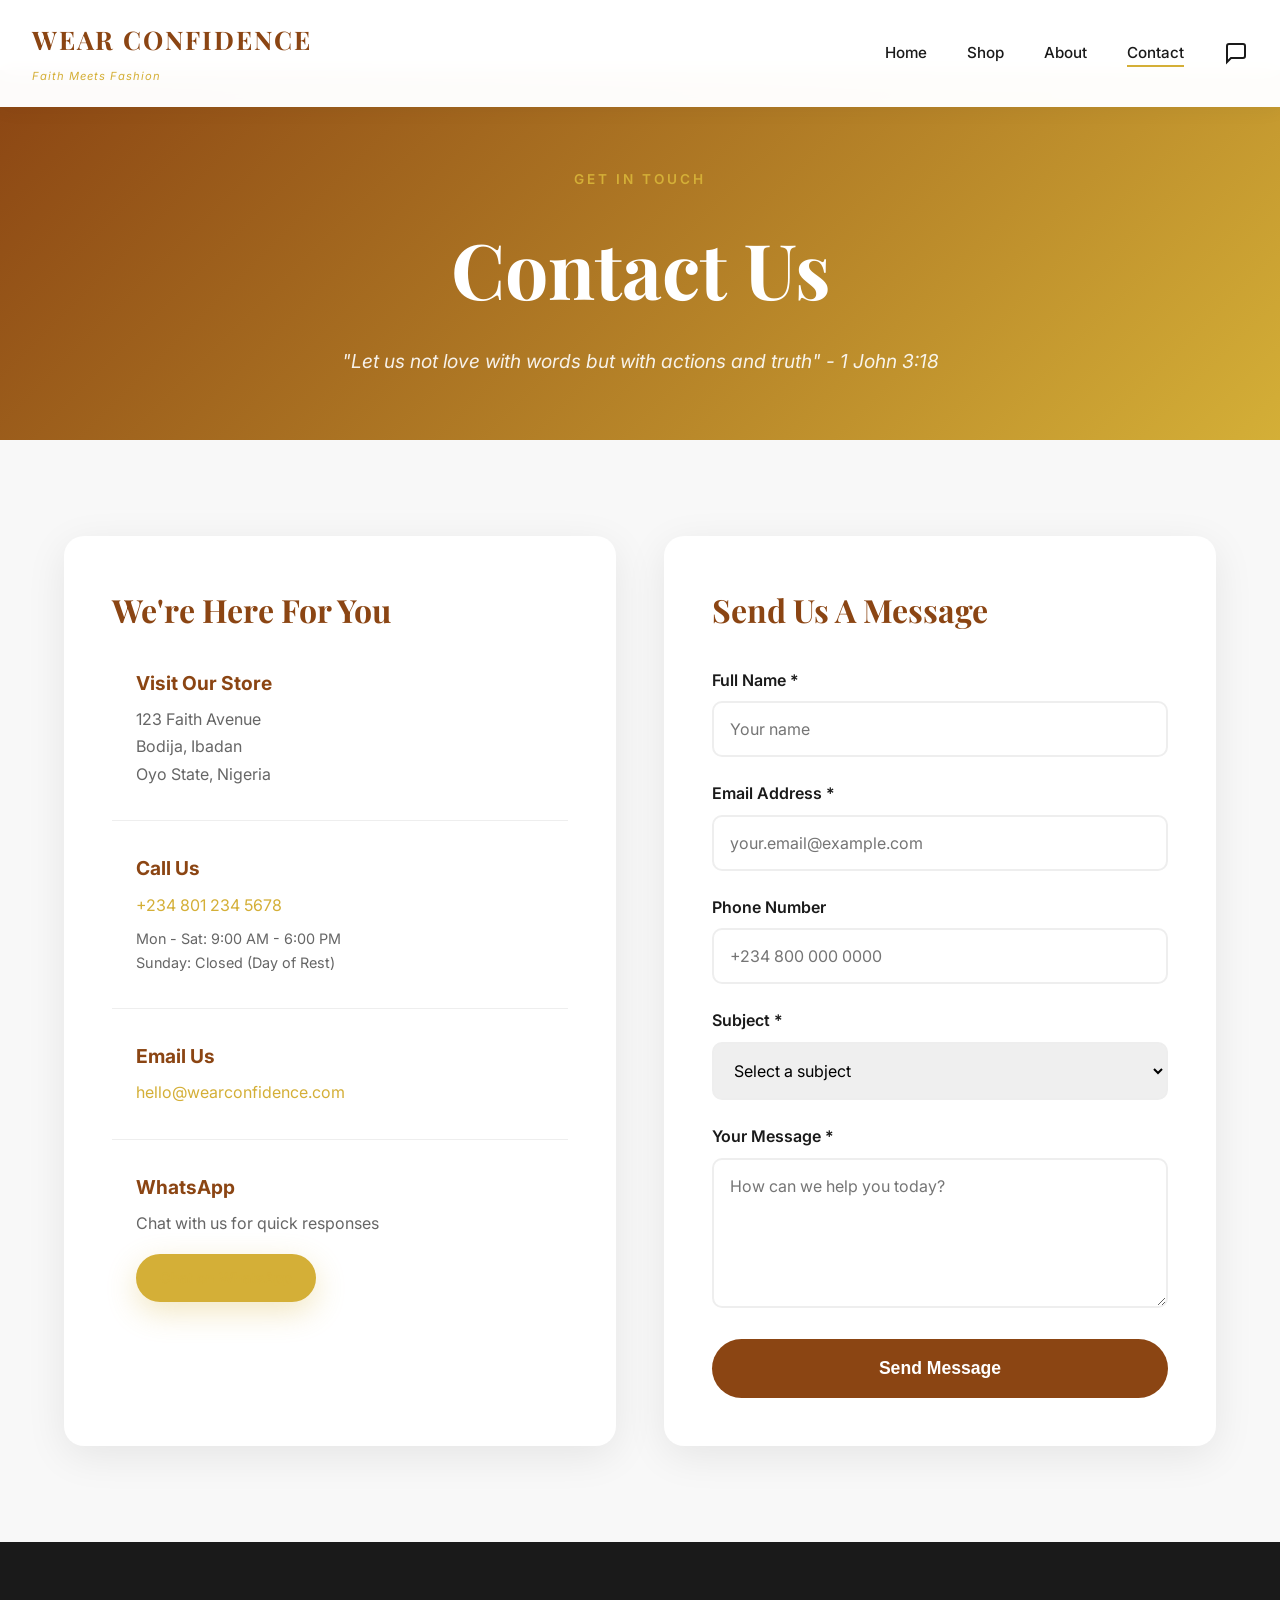
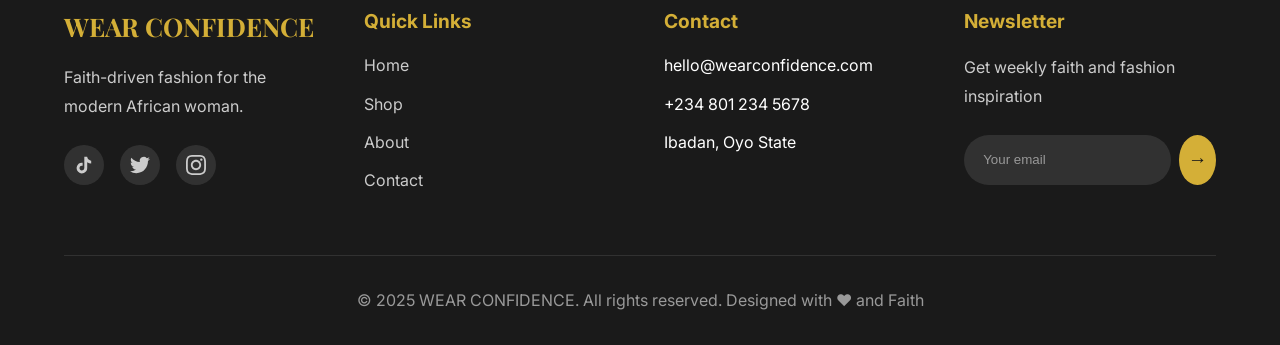
==== contact.html @ ca0e9a59 "Add files via upload" ====
<!DOCTYPE html>
<html lang="en">
<head>
    <meta charset="UTF-8">
    <meta name="viewport" content="width=device-width, initial-scale=1.0">
    <meta name="description" content="Contact WEAR CONFIDENCE - Get in touch with us">
    <title>Contact | WEAR CONFIDENCE</title>
    <link rel="stylesheet" href="style2.css">
</head>
<body>
    <!-- Navigation -->
    <nav class="navbar">
        <div class="nav-container">
            <div class="logo">
                <h1>WEAR CONFIDENCE</h1>
                <span>Faith Meets Fashion</span>
            </div>
            
            <input type="checkbox" id="nav-toggle">
            <label for="nav-toggle" class="nav-toggle-label">
                <span></span>
                <span></span>
                <span></span>
            </label>
            
            <ul class="nav-links">
                <li><a href="index.html">Home</a></li>
                <li><a href="shop.html">Shop</a></li>
                <li><a href="index.html#about">About</a></li>
                <li><a href="contact.html" class="active">Contact</a></li>
                <li><a href="https://wa.me/2348012345678" target="_blank" class="cart-btn">
                    <svg width="24" height="24" viewBox="0 0 24 24" fill="none" stroke="currentColor" stroke-width="2">
                        <path d="M21 15a2 2 0 0 1-2 2H7l-4 4V5a2 2 0 0 1 2-2h14a2 2 0 0 1 2 2z"></path>
                    </svg>
                </a></li>
            </ul>
        </div>
    </nav>

    <!-- Contact Hero -->
    <section class="contact-hero">
        <div class="container">
            <span class="section-tag">Get In Touch</span>
            <h1 class="page-title">Contact Us</h1>
            <p class="page-subtitle">"Let us not love with words but with actions and truth" - 1 John 3:18</p>
        </div>
    </section>

    <!-- Contact Section -->
    <section class="contact-section">
        <div class="container">
            <div class="contact-grid">
                <!-- Contact Information -->
                <div class="contact-info-box">
                    <h2 style="font-family: var(--font-heading); font-size: 2rem; color: var(--primary); margin-bottom: 2rem;">We're Here For You</h2>
                    
                    <div class="contact-item">
                        <div class="contact-icon"></div>
                        <div class="contact-details">
                            <h4>Visit Our Store</h4>
                            <p>123 Faith Avenue<br>
                            Bodija, Ibadan<br>
                            Oyo State, Nigeria</p>
                        </div>
                    </div>

                    <div class="contact-item">
                        <div class="contact-icon"></div>
                        <div class="contact-details">
                            <h4>Call Us</h4>
                            <p><a href="tel:+2348012345678">+234 801 234 5678</a></p>
                            <p style="margin-top: 0.5rem; font-size: 0.9rem;">
                                Mon - Sat: 9:00 AM - 6:00 PM<br>
                                Sunday: Closed (Day of Rest)
                            </p>
                        </div>
                    </div>

                    <div class="contact-item">
                        <div class="contact-icon"></div>
                        <div class="contact-details">
                            <h4>Email Us</h4>
                            <p><a href="mailto:hello@wearconfidence.com">hello@wearconfidence.com</a></p>
                        </div>
                    </div>

                    <div class="contact-item">
                        <div class="contact-icon"></div>
                        <div class="contact-details">
                            <h4>WhatsApp</h4>
                            <p>Chat with us for quick responses</p>
                            <a href="https://wa.me/2348012345678?text=Hello,%20I%20have%20a%20question%20about%20WEAR%20CONFIDENCE" target="_blank" class="btn btn-primary" style="display: inline-block; margin-top: 1rem; padding: 0.8rem 1.5rem; font-size: 0.9rem;">Chat on WhatsApp</a>
                        </div>
                    </div>
                </div>

                <!-- Contact Form -->
                <div class="contact-form-box">
                    <h2>Send Us A Message</h2>
                    <form action="https://formspree.io/f/YOUR_FORM_ID" method="POST">
                        <div class="form-group">
                            <label for="name">Full Name *</label>
                            <input type="text" id="name" name="name" required placeholder="Your name">
                        </div>

                        <div class="form-group">
                            <label for="email">Email Address *</label>
                            <input type="email" id="email" name="email" required placeholder="your.email@example.com">
                        </div>

                        <div class="form-group">
                            <label for="phone">Phone Number</label>
                            <input type="tel" id="phone" name="phone" placeholder="+234 800 000 0000">
                        </div>

                        <div class="form-group">
                            <label for="subject">Subject *</label>
                            <select id="subject" name="subject" required>
                                <option value="">Select a subject</option>
                                <option value="general">General Inquiry</option>
                                <option value="order">Order Question</option>
                                <option value="sizing">Sizing Help</option>
                                <option value="custom">Custom Order</option>
                                <option value="feedback">Feedback</option>
                                <option value="other">Other</option>
                            </select>
                        </div>

                        <div class="form-group">
                            <label for="message">Your Message *</label>
                            <textarea id="message" name="message" required placeholder="How can we help you today?"></textarea>
                        </div>

                        <button type="submit" class="submit-btn">Send Message</button>
                    </form>
                </div>
            </div>
        </div>
    </section>

    <!-- Footer -->
    <footer class="footer">
        <div class="container">
            <div class="footer-grid">
                <div class="footer-col">
                    <h3>WEAR CONFIDENCE</h3>
                    <p>Faith-driven fashion for the modern African woman.</p>
                    <div class="social-links">
                        <a href="https://www.tiktok.com/@wearconfidence" target="_blank" title="TikTok">
                            <svg width="20" height="20" viewBox="0 0 24 24" fill="currentColor">
                                <path d="M19.59 6.69a4.83 4.83 0 0 1-3.77-4.25V2h-3.45v13.67a2.89 2.89 0 0 1-5.2 1.74 2.89 2.89 0 0 1 2.31-4.64 2.93 2.93 0 0 1 .88.13V9.4a6.84 6.84 0 0 0-1-.05A6.33 6.33 0 0 0 5 20.1a6.34 6.34 0 0 0 10.86-4.43v-7a8.16 8.16 0 0 0 4.77 1.52v-3.4a4.85 4.85 0 0 1-1-.1z"/>
                            </svg>
                        </a>
                        <a href="https://twitter.com/wearconfidence" target="_blank" title="Twitter">
                            <svg width="20" height="20" viewBox="0 0 24 24" fill="currentColor">
                                <path d="M23.953 4.57a10 10 0 01-2.825.775 4.958 4.958 0 002.163-2.723c-.951.555-2.005.959-3.127 1.184a4.92 4.92 0 00-8.384 4.482C7.69 8.095 4.067 6.13 1.64 3.162a4.822 4.822 0 00-.666 2.475c0 1.71.87 3.213 2.188 4.096a4.904 4.904 0 01-2.228-.616v.06a4.923 4.923 0 003.946 4.827 4.996 4.996 0 01-2.212.085 4.936 4.936 0 004.604 3.417 9.867 9.867 0 01-6.102 2.105c-.39 0-.779-.023-1.17-.067a13.995 13.995 0 007.557 2.209c9.053 0 13.998-7.496 13.998-13.985 0-.21 0-.42-.015-.63A9.935 9.935 0 0024 4.59z"/>
                            </svg>
                        </a>
                        <a href="https://instagram.com/wearconfidence" target="_blank" title="Instagram">
                            <svg width="20" height="20" viewBox="0 0 24 24" fill="currentColor">
                                <path d="M12 2.163c3.204 0 3.584.012 4.85.07 3.252.148 4.771 1.691 4.919 4.919.058 1.265.069 1.645.069 4.849 0 3.205-.012 3.584-.069 4.849-.149 3.225-1.664 4.771-4.919 4.919-1.266.058-1.644.07-4.85.07-3.204 0-3.584-.012-4.849-.07-3.26-.149-4.771-1.699-4.919-4.92-.058-1.265-.07-1.644-.07-4.849 0-3.204.013-3.583.07-4.849.149-3.227 1.664-4.771 4.919-4.919 1.266-.057 1.645-.069 4.849-.069zm0-2.163c-3.259 0-3.667.014-4.947.072-4.358.2-6.78 2.618-6.98 6.98-.059 1.281-.073 1.689-.073 4.948 0 3.259.014 3.668.072 4.948.2 4.358 2.618 6.78 6.98 6.98 1.281.058 1.689.072 4.948.072 3.259 0 3.668-.014 4.948-.072 4.354-.2 6.782-2.618 6.979-6.98.059-1.28.073-1.689.073-4.948 0-3.259-.014-3.667-.072-4.947-.196-4.354-2.617-6.78-6.979-6.98-1.281-.059-1.69-.073-4.949-.073zm0 5.838c-3.403 0-6.162 2.759-6.162 6.162s2.759 6.163 6.162 6.163 6.162-2.759 6.162-6.163c0-3.403-2.759-6.162-6.162-6.162zm0 10.162c-2.209 0-4-1.79-4-4 0-2.209 1.791-4 4-4s4 1.791 4 4c0 2.21-1.791 4-4 4zm6.406-11.845c-.796 0-1.441.645-1.441 1.44s.645 1.44 1.441 1.44c.795 0 1.439-.645 1.439-1.44s-.644-1.44-1.439-1.44z"/>
                            </svg>
                        </a>
                    </div>
                </div>

                <div class="footer-col">
                    <h4>Quick Links</h4>
                    <ul>
                        <li><a href="index.html">Home</a></li>
                        <li><a href="shop.html">Shop</a></li>
                        <li><a href="index.html#about">About</a></li>
                        <li><a href="contact.html">Contact</a></li>
                    </ul>
                </div>

                <div class="footer-col">
                    <h4>Contact</h4>
                    <ul>
                        <li>hello@wearconfidence.com</li>
                        <li>+234 801 234 5678</li>
                        <li>Ibadan, Oyo State</li>
                    </ul>
                </div>

                <div class="footer-col">
                    <h4>Newsletter</h4>
                    <p>Get weekly faith and fashion inspiration</p>
                    <form class="newsletter" action="#" method="POST">
                        <input type="email" placeholder="Your email" required>
                        <button type="submit">→</button>
                    </form>
                </div>
            </div>

            <div class="footer-bottom">
                <p>&copy; 2025 WEAR CONFIDENCE. All rights reserved. Designed with ❤️ and Faith</p>
            </div>
        </div>
    </footer>
</body>
</html>
---- style2.css ----
/* ==========================================
   WEAR CONFIDENCE - Premium Stylesheet
   Modern, Animated, Professional
   ========================================== */

@import url('https://fonts.googleapis.com/css2?family=Playfair+Display:wght@400;600;700&family=Inter:wght@300;400;500;600;700&display=swap');

/* ===== RESET & VARIABLES ===== */
* {
    margin: 0;
    padding: 0;
    box-sizing: border-box;
}

:root {
    /* Colors */
    --primary: #8B4513;
    --gold: #D4AF37;
    --dark: #1a1a1a;
    --light: #f8f8f8;
    --white: #ffffff;
    --gray: #666666;
    
    /* Fonts */
    --font-heading: 'Playfair Display', serif;
    --font-body: 'Inter', sans-serif;
    
    /* Transitions */
    --transition: all 0.4s cubic-bezier(0.4, 0, 0.2, 1);
    --transition-slow: all 0.6s cubic-bezier(0.4, 0, 0.2, 1);
}

html {
    scroll-behavior: smooth;
}

body {
    font-family: var(--font-body);
    line-height: 1.6;
    color: var(--dark);
    background: var(--white);
    overflow-x: hidden;
}

img {
    max-width: 100%;
    display: block;
}

.container {
    max-width: 1280px;
    margin: 0 auto;
    padding: 0 2rem;
}

/* ===== NAVIGATION ===== */
.navbar {
    position: fixed;
    top: 0;
    left: 0;
    right: 0;
    background: rgba(255, 255, 255, 0.98);
    backdrop-filter: blur(10px);
    z-index: 1000;
    box-shadow: 0 2px 20px rgba(0,0,0,0.05);
    animation: slideDown 0.6s ease;
}

@keyframes slideDown {
    from {
        transform: translateY(-100%);
    }
    to {
        transform: translateY(0);
    }
}

.nav-container {
    max-width: 1280px;
    margin: 0 auto;
    padding: 1.2rem 2rem;
    display: flex;
    justify-content: space-between;
    align-items: center;
}

.logo h1 {
    font-family: var(--font-heading);
    font-size: 1.6rem;
    font-weight: 700;
    color: var(--primary);
    letter-spacing: 2px;
    margin-bottom: 0.1rem;
}

.logo span {
    font-size: 0.7rem;
    color: var(--gold);
    font-style: italic;
    letter-spacing: 1px;
}

.nav-links {
    display: flex;
    list-style: none;
    align-items: center;
    gap: 2.5rem;
}

.nav-links a {
    text-decoration: none;
    color: var(--dark);
    font-weight: 500;
    font-size: 0.95rem;
    position: relative;
    transition: var(--transition);
}

.nav-links a::before {
    content: '';
    position: absolute;
    bottom: -5px;
    left: 0;
    width: 0;
    height: 2px;
    background: var(--gold);
    transition: var(--transition);
}

.nav-links a:hover::before,
.nav-links a.active::before {
    width: 100%;
}

.cart-btn {
    position: relative;
    display: flex;
    align-items: center;
}

.cart-count {
    position: absolute;
    top: -8px;
    right: -8px;
    background: var(--gold);
    color: var(--white);
    width: 18px;
    height: 18px;
    border-radius: 50%;
    font-size: 0.7rem;
    display: flex;
    align-items: center;
    justify-content: center;
    font-weight: 600;
}

#nav-toggle {
    display: none;
}

.nav-toggle-label {
    display: none;
    flex-direction: column;
    gap: 5px;
    cursor: pointer;
}

.nav-toggle-label span {
    width: 25px;
    height: 2px;
    background: var(--dark);
    transition: var(--transition);
}

/* ===== HERO SECTION ===== */
.hero {
    height: 100vh;
    position: relative;
    display: flex;
    align-items: center;
    justify-content: center;
    overflow: hidden;
    margin-top: 70px;
}

.hero-bg {
    position: absolute;
    inset: 0;
    background: 
        linear-gradient(135deg, rgba(139, 69, 19, 0.95), rgba(212, 175, 55, 0.85)),
        url('data:image/svg+xml,<svg xmlns="http://www.w3.org/2000/svg" viewBox="0 0 1200 800"><rect fill="%238B4513" width="1200" height="800"/></svg>');
    background-size: cover;
    background-position: center;
    animation: zoomIn 20s ease infinite alternate;
}

@keyframes zoomIn {
    from {
        transform: scale(1);
    }
    to {
        transform: scale(1.1);
    }
}

.hero-content {
    position: relative;
    z-index: 2;
    text-align: center;
    color: var(--white);
    padding: 2rem;
}

.hero-subtitle {
    font-size: 1rem;
    letter-spacing: 4px;
    text-transform: uppercase;
    color: var(--gold);
    margin-bottom: 1rem;
    opacity: 0;
    animation: fadeInUp 1s ease 0.2s forwards;
}

.hero-title {
    font-family: var(--font-heading);
    font-size: clamp(4rem, 12vw, 8rem);
    font-weight: 700;
    line-height: 0.9;
    margin-bottom: 1.5rem;
    opacity: 0;
    animation: fadeInUp 1s ease 0.4s forwards;
}

.hero-title span {
    color: var(--gold);
    display: block;
}

.hero-description {
    font-size: 1.2rem;
    max-width: 600px;
    margin: 0 auto 2.5rem;
    line-height: 1.8;
    opacity: 0;
    animation: fadeInUp 1s ease 0.6s forwards;
}

.hero-buttons {
    display: flex;
    gap: 1.5rem;
    justify-content: center;
    flex-wrap: wrap;
    opacity: 0;
    animation: fadeInUp 1s ease 0.8s forwards;
}

@keyframes fadeInUp {
    to {
        opacity: 1;
        transform: translateY(0);
    }
    from {
        opacity: 0;
        transform: translateY(30px);
    }
}

.hero-scroll {
    position: absolute;
    bottom: 3rem;
    left: 50%;
    transform: translateX(-50%);
    display: flex;
    flex-direction: column;
    align-items: center;
    gap: 1rem;
    color: var(--gold);
    font-size: 0.85rem;
    letter-spacing: 2px;
    opacity: 0;
    animation: fadeIn 1s ease 1.2s forwards, bounce 2s ease infinite 1.5s;
}

.scroll-line {
    width: 2px;
    height: 40px;
    background: var(--gold);
    animation: scrollLine 2s ease infinite;
}

@keyframes fadeIn {
    to {
        opacity: 1;
    }
}

@keyframes bounce {
    0%, 100% {
        transform: translateX(-50%) translateY(0);
    }
    50% {
        transform: translateX(-50%) translateY(-10px);
    }
}

@keyframes scrollLine {
    0% {
        height: 0;
    }
    50% {
        height: 40px;
    }
    100% {
        height: 0;
    }
}

/* ===== BUTTONS ===== */
.btn {
    padding: 1rem 2.5rem;
    border: none;
    border-radius: 50px;
    font-weight: 600;
    font-size: 0.95rem;
    cursor: pointer;
    transition: var(--transition);
    text-decoration: none;
    display: inline-block;
    position: relative;
    overflow: hidden;
}

.btn::before {
    content: '';
    position: absolute;
    top: 50%;
    left: 50%;
    width: 0;
    height: 0;
    border-radius: 50%;
    background: rgba(255,255,255,0.2);
    transform: translate(-50%, -50%);
    transition: width 0.6s, height 0.6s;
}

.btn:hover::before {
    width: 300px;
    height: 300px;
}

.btn-primary {
    background: var(--gold);
    color: var(--dark);
    box-shadow: 0 10px 30px rgba(212, 175, 55, 0.3);
}

.btn-primary:hover {
    transform: translateY(-3px);
    box-shadow: 0 15px 40px rgba(212, 175, 55, 0.4);
}

.btn-secondary {
    background: transparent;
    color: var(--white);
    border: 2px solid var(--white);
}

.btn-secondary:hover {
    background: var(--white);
    color: var(--primary);
    transform: translateY(-3px);
}

.btn-light {
    background: var(--white);
    color: var(--primary);
    box-shadow: 0 10px 30px rgba(0,0,0,0.2);
}

.btn-light:hover {
    background: var(--gold);
    color: var(--white);
    transform: translateY(-3px);
}

/* ===== SCRIPTURE ===== */
.scripture {
    padding: 4rem 2rem;
    background: var(--light);
    text-align: center;
}

.scripture-text {
    font-family: var(--font-heading);
    font-size: clamp(1.2rem, 3vw, 1.8rem);
    color: var(--primary);
    font-style: italic;
    max-width: 900px;
    margin: 0 auto 1rem;
    line-height: 1.6;
}

.scripture-ref {
    color: var(--gold);
    font-weight: 600;
    font-size: 1.1rem;
}

/* ===== SECTIONS ===== */
.section-tag {
    display: inline-block;
    color: var(--gold);
    font-size: 0.85rem;
    letter-spacing: 3px;
    text-transform: uppercase;
    font-weight: 600;
    margin-bottom: 1rem;
}

.section-title {
    font-family: var(--font-heading);
    font-size: clamp(2.5rem, 5vw, 4rem);
    color: var(--primary);
    margin-bottom: 1rem;
}

.section-desc {
    font-size: 1.1rem;
    color: var(--gray);
    margin-bottom: 3rem;
}

.section-header {
    text-align: center;
    margin-bottom: 4rem;
}

/* ===== FEATURED COLLECTION ===== */
.featured {
    padding: 6rem 2rem;
    background: var(--white);
}

.collection-grid {
    display: grid;
    grid-template-columns: repeat(auto-fit, minmax(350px, 1fr));
    gap: 2.5rem;
}

.collection-card {
    background: var(--white);
    border-radius: 20px;
    overflow: hidden;
    box-shadow: 0 10px 40px rgba(0,0,0,0.08);
    transition: var(--transition-slow);
    cursor: pointer;
}

.collection-card.floating {
    animation: float 3s ease-in-out infinite;
}

@keyframes float {
    0%, 100% {
        transform: translateY(0px);
    }
    50% {
        transform: translateY(-15px);
    }
}

.collection-card:hover {
    animation: none;
    transform: translateY(-20px) scale(1.02);
    box-shadow: 0 25px 70px rgba(0,0,0,0.2);
}

.card-image {
    position: relative;
    height: 450px;
    background: linear-gradient(135deg, var(--primary) 0%, var(--gold) 100%);
    overflow: hidden;
}

.card-overlay {
    position: absolute;
    inset: 0;
    background: rgba(0,0,0,0.2);
    transition: var(--transition);
}

.collection-card:hover .card-overlay {
    background: rgba(0,0,0,0.4);
}

.card-badge {
    position: absolute;
    top: 20px;
    right: 20px;
    background: var(--gold);
    color: var(--dark);
    padding: 0.6rem 1.2rem;
    border-radius: 30px;
    font-size: 0.8rem;
    font-weight: 700;
    letter-spacing: 1px;
    text-transform: uppercase;
    z-index: 2;
}

.card-content {
    padding: 2rem;
}

.card-content h3 {
    font-family: var(--font-heading);
    font-size: 1.8rem;
    color: var(--primary);
    margin-bottom: 0.8rem;
}

.card-content p {
    color: var(--gray);
    line-height: 1.7;
    margin-bottom: 1.5rem;
}

.card-footer {
    display: flex;
    justify-content: space-between;
    align-items: center;
    padding-top: 1.5rem;
    border-top: 1px solid #eee;
}

.price {
    font-size: 1.8rem;
    font-weight: 700;
    color: var(--gold);
}

.card-btn {
    background: var(--primary);
    color: var(--white);
    padding: 0.8rem 1.8rem;
    border-radius: 30px;
    text-decoration: none;
    font-weight: 600;
    font-size: 0.9rem;
    transition: var(--transition);
}

.card-btn:hover {
    background: var(--gold);
    color: var(--dark);
    transform: scale(1.05);
}

/* ===== ABOUT SECTION ===== */
.about {
    padding: 6rem 2rem;
    background: var(--light);
}

.about-content-simple {
    max-width: 900px;
    margin: 0 auto;
    text-align: center;
}

.about-text {
    font-size: 1.2rem;
    line-height: 2;
    color: var(--gray);
    margin-bottom: 2.5rem;
}

.about-grid {
    display: grid;
    grid-template-columns: 1fr 1fr;
    gap: 4rem;
    align-items: center;
}

.image-box {
    height: 600px;
    background: linear-gradient(135deg, var(--primary) 0%, var(--gold) 100%);
    border-radius: 20px;
    box-shadow: 0 20px 60px rgba(0,0,0,0.15);
}

.about-content p {
    font-size: 1.1rem;
    line-height: 1.9;
    color: var(--gray);
    margin-bottom: 1.5rem;
}

.values-grid {
    display: grid;
    gap: 2rem;
    margin-top: 3rem;
}

.value-item {
    display: flex;
    gap: 1.5rem;
    align-items: flex-start;
    padding: 1.5rem;
    background: var(--white);
    border-radius: 15px;
    transition: var(--transition);
}

.value-item:hover {
    transform: translateX(10px);
    box-shadow: 0 10px 30px rgba(0,0,0,0.08);
}

.value-icon {
    font-size: 2.5rem;
    flex-shrink: 0;
}

.value-item h4 {
    font-family: var(--font-heading);
    font-size: 1.4rem;
    color: var(--primary);
    margin-bottom: 0.5rem;
}

.value-item p {
    font-size: 1rem;
    margin: 0;
}

/* ===== TESTIMONIALS ===== */
.testimonials {
    padding: 6rem 2rem;
    background: var(--white);
}

.testimonials-grid {
    display: grid;
    grid-template-columns: repeat(auto-fit, minmax(300px, 1fr));
    gap: 2.5rem;
}

.testimonial-card {
    background: var(--light);
    padding: 2.5rem;
    border-radius: 20px;
    transition: var(--transition);
    position: relative;
}

.testimonial-card::before {
    content: '"';
    position: absolute;
    top: -20px;
    left: 20px;
    font-size: 8rem;
    color: var(--gold);
    opacity: 0.2;
    font-family: var(--font-heading);
    line-height: 1;
}

.testimonial-card:hover {
    transform: translateY(-10px);
    box-shadow: 0 20px 50px rgba(0,0,0,0.1);
}

.stars {
    color: var(--gold);
    font-size: 1.2rem;
    margin-bottom: 1rem;
}

.testimonial-card p {
    font-size: 1.05rem;
    line-height: 1.8;
    color: var(--gray);
    font-style: italic;
    margin-bottom: 1.5rem;
}

.author {
    display: flex;
    flex-direction: column;
    gap: 0.3rem;
}

.author strong {
    color: var(--primary);
    font-weight: 600;
}

.author span {
    color: var(--gray);
    font-size: 0.9rem;
}

/* ===== CTA SECTION ===== */
.cta {
    padding: 6rem 2rem;
    background: linear-gradient(135deg, var(--primary) 0%, var(--gold) 100%);
    text-align: center;
    color: var(--white);
}

.cta h2 {
    font-family: var(--font-heading);
    font-size: clamp(2.5rem, 5vw, 4rem);
    margin-bottom: 1rem;
}

.cta p {
    font-size: 1.2rem;
    margin-bottom: 2.5rem;
    opacity: 0.9;
}

/* ===== FOOTER ===== */
.footer {
    background: var(--dark);
    color: var(--white);
    padding: 4rem 2rem 2rem;
}

.footer-grid {
    display: grid;
    grid-template-columns: repeat(auto-fit, minmax(250px, 1fr));
    gap: 3rem;
    margin-bottom: 3rem;
}

.footer-col h3 {
    font-family: var(--font-heading);
    font-size: 1.6rem;
    color: var(--gold);
    margin-bottom: 1rem;
}

.footer-col h4 {
    font-size: 1.2rem;
    color: var(--gold);
    margin-bottom: 1rem;
}

.footer-col p {
    color: #ccc;
    line-height: 1.8;
    margin-bottom: 1.5rem;
}

.footer-col ul {
    list-style: none;
}

.footer-col ul li {
    margin-bottom: 0.8rem;
}

.footer-col a {
    color: #ccc;
    text-decoration: none;
    transition: var(--transition);
}

.footer-col a:hover {
    color: var(--gold);
}

.social-links {
    display: flex;
    gap: 1rem;
}

.social-links a {
    width: 40px;
    height: 40px;
    background: rgba(255,255,255,0.1);
    border-radius: 50%;
    display: flex;
    align-items: center;
    justify-content: center;
    transition: var(--transition);
}

.social-links a:hover {
    background: var(--gold);
    transform: translateY(-3px);
}

.newsletter {
    display: flex;
    gap: 0.5rem;
}

.newsletter input {
    flex: 1;
    padding: 0.9rem 1.2rem;
    border: none;
    border-radius: 30px;
    background: rgba(255,255,255,0.1);
    color: var(--white);
}

.newsletter input::placeholder {
    color: rgba(255,255,255,0.5);
}

.newsletter button {
    width: 50px;
    height: 50px;
    border: none;
    border-radius: 50%;
    background: var(--gold);
    color: var(--dark);
    font-size: 1.2rem;
    cursor: pointer;
    transition: var(--transition);
}

.newsletter button:hover {
    transform: scale(1.1);
}

.footer-bottom {
    text-align: center;
    padding-top: 2rem;
    border-top: 1px solid rgba(255,255,255,0.1);
    color: #999;
}

/* ===== RESPONSIVE ===== */
@media (max-width: 968px) {
    .nav-links {
        display: none;
        position: absolute;
        top: 100%;
        left: 0;
        right: 0;
        background: var(--white);
        flex-direction: column;
        padding: 2rem;
        box-shadow: 0 10px 30px rgba(0,0,0,0.1);
        gap: 1.5rem;
    }
    
    #nav-toggle:checked ~ .nav-links {
        display: flex;
    }
    
    .nav-toggle-label {
        display: flex;
    }
    
    .hero-title {
        font-size: 5rem;
    }
    
    .collection-grid {
        grid-template-columns: 1fr;
    }
    
    .about-grid {
        grid-template-columns: 1fr;
    }
    
    .testimonials-grid {
        grid-template-columns: 1fr;
    }
    
    .footer-grid {
        grid-template-columns: 1fr;
    }
}

@media (max-width: 600px) {
    .hero-title {
        font-size: 4rem;
    }
    
    .hero-buttons {
        flex-direction: column;
    }
    
    .collection-grid {
        grid-template-columns: 1fr;
    }
}

/* ===== SHOP PAGE ===== */
.shop-hero {
    background: linear-gradient(135deg, var(--primary) 0%, var(--gold) 100%);
    padding: 6rem 2rem 4rem;
    text-align: center;
    color: var(--white);
    margin-top: 70px;
}

.page-title {
    font-family: var(--font-heading);
    font-size: clamp(3rem, 6vw, 5rem);
    margin-bottom: 1rem;
}

.page-subtitle {
    font-size: 1.2rem;
    font-style: italic;
    opacity: 0.9;
}

.shop-section {
    padding: 6rem 2rem;
    background: var(--light);
}

.products-grid {
    display: grid;
    grid-template-columns: repeat(auto-fill, minmax(320px, 1fr));
    gap: 2.5rem;
}

.product-card {
    background: var(--white);
    border-radius: 20px;
    overflow: hidden;
    box-shadow: 0 10px 40px rgba(0,0,0,0.08);
    transition: var(--transition-slow);
}

.product-card.floating {
    animation: float 3s ease-in-out infinite;
}

.product-card:hover {
    animation: none;
    transform: translateY(-10px);
    box-shadow: 0 20px 50px rgba(0,0,0,0.15);
}

.product-image {
    height: 600px;
    background: linear-gradient(135deg, var(--primary) 0%, var(--gold) 100%);
    position: relative;
}

#small{
    /* height: 300px; */
    background: linear-gradient(135deg, var(--primary) 0%, var(--gold) 100%);
    position: relative;
}


.product-badge {
    position: absolute;
    top: 15px;
    right: 15px;
    background: var(--gold);
    color: var(--dark);
    padding: 0.5rem 1rem;
    border-radius: 20px;
    font-size: 0.8rem;
    font-weight: 700;
    text-transform: uppercase;
}

.product-info {
    padding: 2rem;
}

.product-info h3 {
    font-family: var(--font-heading);
    font-size: 1.5rem;
    color: var(--primary);
    margin-bottom: 0.8rem;
}

.product-info p {
    color: var(--gray);
    line-height: 1.7;
    margin-bottom: 1rem;
}

.product-details {
    list-style: none;
    margin-bottom: 1.5rem;
    padding: 1rem;
    background: var(--light);
    border-radius: 10px;
}

.product-details li {
    font-size: 0.9rem;
    color: var(--gray);
    margin-bottom: 0.5rem;
}

.product-footer {
    display: flex;
    justify-content: space-between;
    align-items: center;
    padding-top: 1.5rem;
    border-top: 1px solid #eee;
}

.btn-order {
    background: var(--primary);
    color: var(--white);
    padding: 0.9rem 1.5rem;
    border-radius: 30px;
    text-decoration: none;
    font-weight: 600;
    font-size: 0.9rem;
    transition: var(--transition);
}

.btn-order:hover {
    background: var(--gold);
    color: var(--dark);
    transform: scale(1.05);
}

.contact-cta {
    padding: 4rem 2rem;
    background: var(--primary);
    text-align: center;
    color: var(--white);
}

.contact-cta h3 {
    font-family: var(--font-heading);
    font-size: 2.5rem;
    margin-bottom: 1rem;
}

.contact-cta p {
    font-size: 1.2rem;
    margin-bottom: 2rem;
    opacity: 0.9;
}

/* ===== CONTACT PAGE ===== */
.contact-hero {
    background: linear-gradient(135deg, var(--primary) 0%, var(--gold) 100%);
    padding: 6rem 2rem 4rem;
    text-align: center;
    color: var(--white);
    margin-top: 70px;
}

.contact-section {
    padding: 6rem 2rem;
    background: var(--light);
}

.contact-grid {
    display: grid;
    grid-template-columns: 1fr 1fr;
    gap: 3rem;
    max-width: 1200px;
    margin: 0 auto;
}

.contact-info-box {
    background: var(--white);
    padding: 3rem;
    border-radius: 20px;
    box-shadow: 0 10px 40px rgba(0,0,0,0.08);
}

.contact-item {
    display: flex;
    gap: 1.5rem;
    margin-bottom: 2rem;
    padding-bottom: 2rem;
    border-bottom: 1px solid #eee;
}

.contact-item:last-child {
    border-bottom: none;
    margin-bottom: 0;
}

.contact-icon {
    font-size: 2rem;
    flex-shrink: 0;
}

.contact-details h4 {
    font-size: 1.2rem;
    color: var(--primary);
    margin-bottom: 0.5rem;
}

.contact-details p {
    color: var(--gray);
    line-height: 1.7;
}

.contact-details a {
    color: var(--gold);
    text-decoration: none;
}

.contact-details a:hover {
    text-decoration: underline;
}

.contact-form-box {
    background: var(--white);
    padding: 3rem;
    border-radius: 20px;
    box-shadow: 0 10px 40px rgba(0,0,0,0.08);
}

.contact-form-box h2 {
    font-family: var(--font-heading);
    font-size: 2rem;
    color: var(--primary);
    margin-bottom: 2rem;
}

.form-group {
    margin-bottom: 1.5rem;
}

.form-group label {
    display: block;
    margin-bottom: 0.5rem;
    font-weight: 600;
    color: var(--dark);
}

.form-group input,
.form-group textarea,
.form-group select {
    width: 100%;
    padding: 1rem;
    border: 2px solid #eee;
    border-radius: 10px;
    font-family: var(--font-body);
    font-size: 1rem;
    transition: var(--transition);
}

.form-group input:focus,
.form-group textarea:focus,
.form-group select:focus {
    outline: none;
    border-color: var(--gold);
}

.form-group textarea {
    resize: vertical;
    min-height: 150px;
}

.submit-btn {
    background: var(--primary);
    color: var(--white);
    border: none;
    padding: 1.2rem 3rem;
    border-radius: 50px;
    font-size: 1.1rem;
    font-weight: 600;
    cursor: pointer;
    width: 100%;
    transition: var(--transition);
}

.submit-btn:hover {
    background: var(--gold);
    color: var(--dark);
    transform: translateY(-2px);
}

@media (max-width: 968px) {
    .contact-grid {
        grid-template-columns: 1fr;
    }
    
    .products-grid {
        grid-template-columns: 1fr;
    }
}
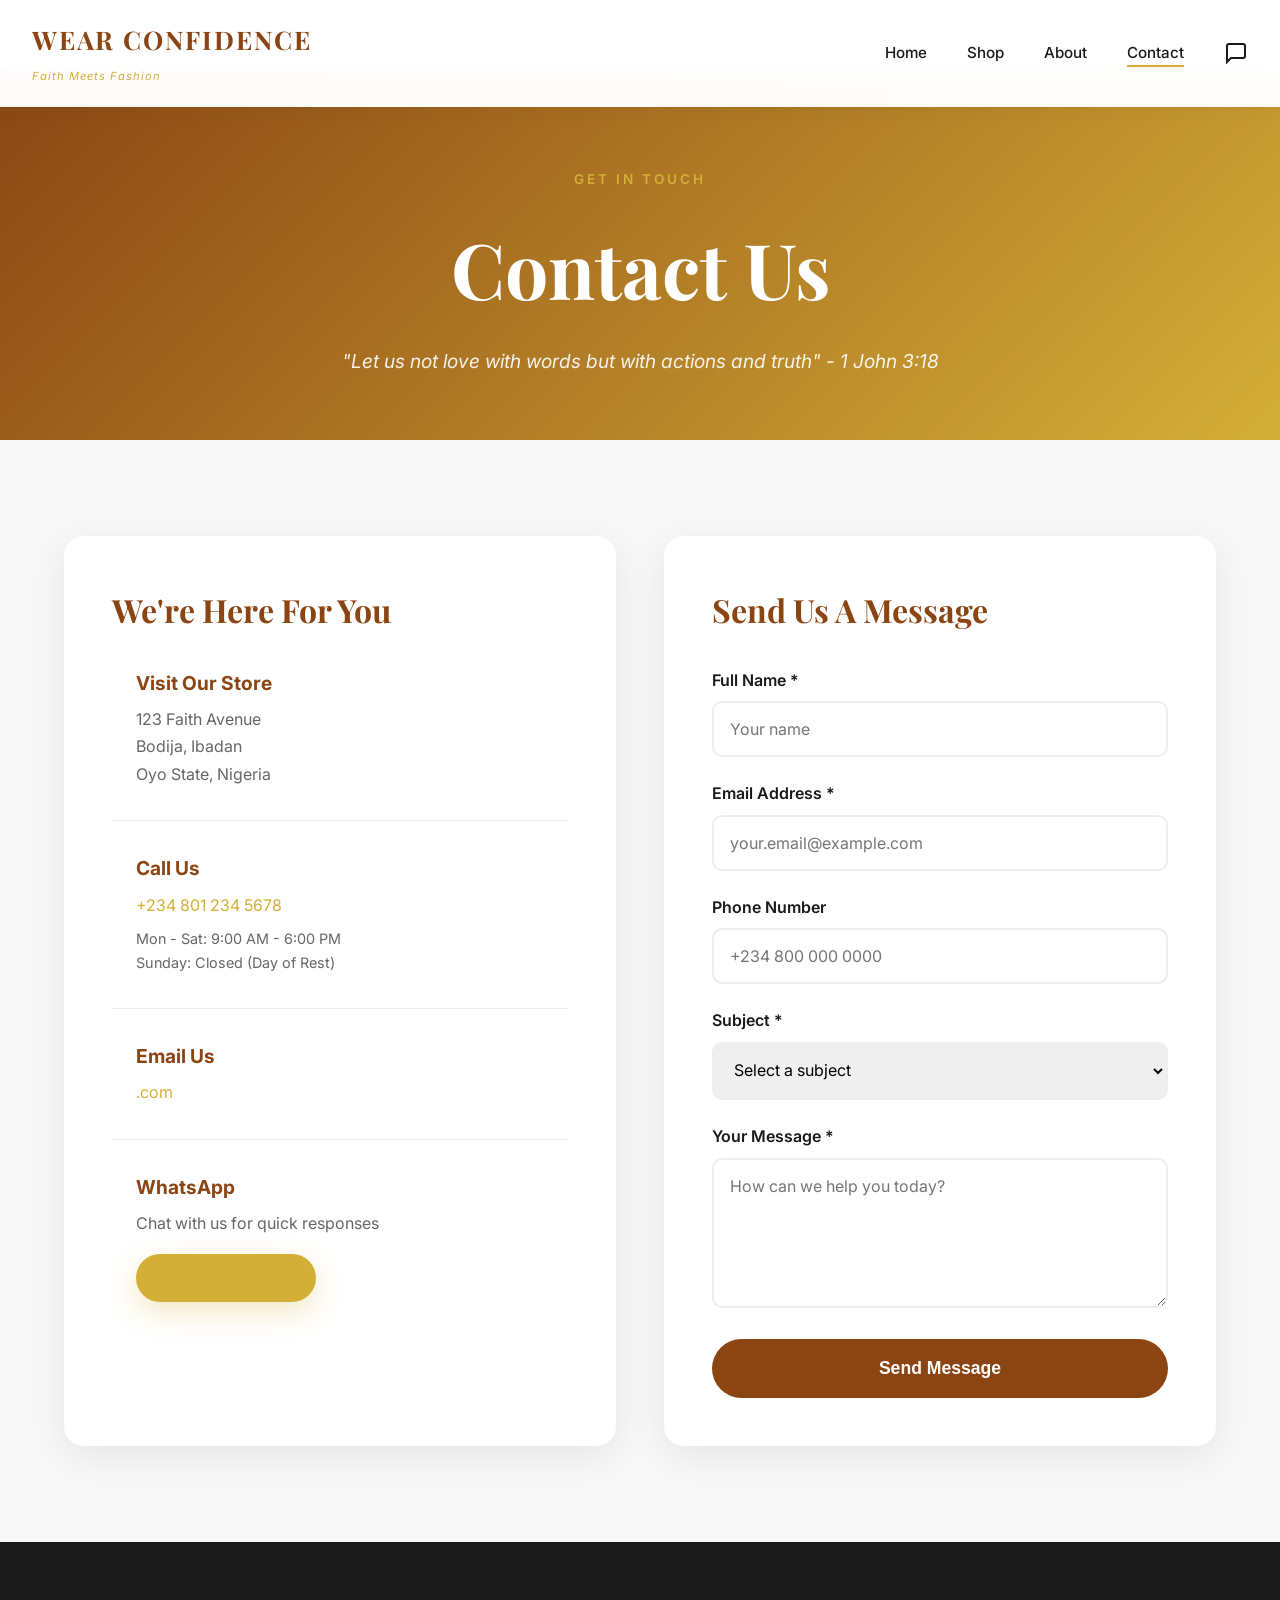
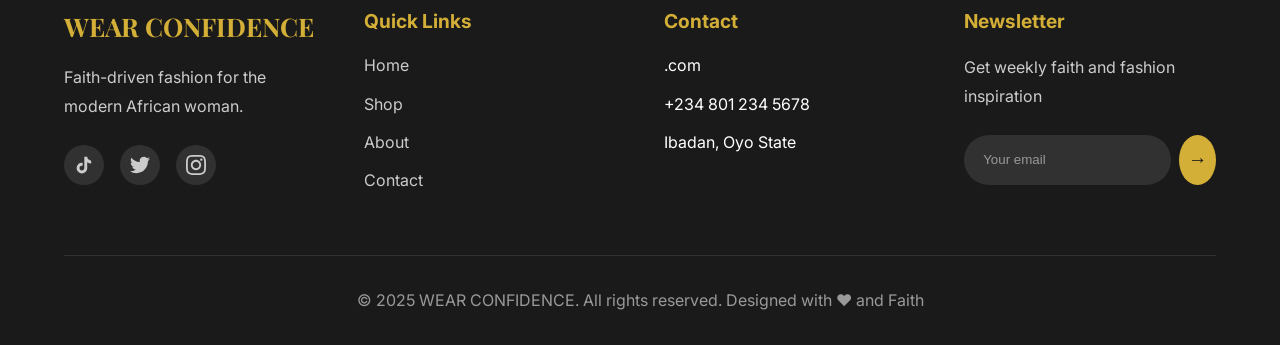
==== commit 1b2917dc: "Add files via upload" ====
--- a/contact.html
+++ b/contact.html
@@ -80,7 +80,7 @@
                         <div class="contact-icon"></div>
                         <div class="contact-details">
                             <h4>Email Us</h4>
-                            <p><a href="mailto:hello@wearconfidence.com">hello@wearconfidence.com</a></p>
+                            <p><a href="mailto:hello@wearconfidence">.com</a></p>
                         </div>
                     </div>
 
@@ -146,17 +146,17 @@
                     <h3>WEAR CONFIDENCE</h3>
                     <p>Faith-driven fashion for the modern African woman.</p>
                     <div class="social-links">
-                        <a href="https://www.tiktok.com/@wearconfidence" target="_blank" title="TikTok">
+                        <a href="https://www.tiktok.com/@wear.confidence?_r=1&_t=ZS-94dQF9qKWHs" target="_blank" title="TikTok">
                             <svg width="20" height="20" viewBox="0 0 24 24" fill="currentColor">
                                 <path d="M19.59 6.69a4.83 4.83 0 0 1-3.77-4.25V2h-3.45v13.67a2.89 2.89 0 0 1-5.2 1.74 2.89 2.89 0 0 1 2.31-4.64 2.93 2.93 0 0 1 .88.13V9.4a6.84 6.84 0 0 0-1-.05A6.33 6.33 0 0 0 5 20.1a6.34 6.34 0 0 0 10.86-4.43v-7a8.16 8.16 0 0 0 4.77 1.52v-3.4a4.85 4.85 0 0 1-1-.1z"/>
                             </svg>
                         </a>
-                        <a href="https://twitter.com/wearconfidence" target="_blank" title="Twitter">
+                        <a href="#" target="_blank" title="Twitter">
                             <svg width="20" height="20" viewBox="0 0 24 24" fill="currentColor">
                                 <path d="M23.953 4.57a10 10 0 01-2.825.775 4.958 4.958 0 002.163-2.723c-.951.555-2.005.959-3.127 1.184a4.92 4.92 0 00-8.384 4.482C7.69 8.095 4.067 6.13 1.64 3.162a4.822 4.822 0 00-.666 2.475c0 1.71.87 3.213 2.188 4.096a4.904 4.904 0 01-2.228-.616v.06a4.923 4.923 0 003.946 4.827 4.996 4.996 0 01-2.212.085 4.936 4.936 0 004.604 3.417 9.867 9.867 0 01-6.102 2.105c-.39 0-.779-.023-1.17-.067a13.995 13.995 0 007.557 2.209c9.053 0 13.998-7.496 13.998-13.985 0-.21 0-.42-.015-.63A9.935 9.935 0 0024 4.59z"/>
                             </svg>
                         </a>
-                        <a href="https://instagram.com/wearconfidence" target="_blank" title="Instagram">
+                        <a href="#" target="_blank" title="Instagram">
                             <svg width="20" height="20" viewBox="0 0 24 24" fill="currentColor">
                                 <path d="M12 2.163c3.204 0 3.584.012 4.85.07 3.252.148 4.771 1.691 4.919 4.919.058 1.265.069 1.645.069 4.849 0 3.205-.012 3.584-.069 4.849-.149 3.225-1.664 4.771-4.919 4.919-1.266.058-1.644.07-4.85.07-3.204 0-3.584-.012-4.849-.07-3.26-.149-4.771-1.699-4.919-4.92-.058-1.265-.07-1.644-.07-4.849 0-3.204.013-3.583.07-4.849.149-3.227 1.664-4.771 4.919-4.919 1.266-.057 1.645-.069 4.849-.069zm0-2.163c-3.259 0-3.667.014-4.947.072-4.358.2-6.78 2.618-6.98 6.98-.059 1.281-.073 1.689-.073 4.948 0 3.259.014 3.668.072 4.948.2 4.358 2.618 6.78 6.98 6.98 1.281.058 1.689.072 4.948.072 3.259 0 3.668-.014 4.948-.072 4.354-.2 6.782-2.618 6.979-6.98.059-1.28.073-1.689.073-4.948 0-3.259-.014-3.667-.072-4.947-.196-4.354-2.617-6.78-6.979-6.98-1.281-.059-1.69-.073-4.949-.073zm0 5.838c-3.403 0-6.162 2.759-6.162 6.162s2.759 6.163 6.162 6.163 6.162-2.759 6.162-6.163c0-3.403-2.759-6.162-6.162-6.162zm0 10.162c-2.209 0-4-1.79-4-4 0-2.209 1.791-4 4-4s4 1.791 4 4c0 2.21-1.791 4-4 4zm6.406-11.845c-.796 0-1.441.645-1.441 1.44s.645 1.44 1.441 1.44c.795 0 1.439-.645 1.439-1.44s-.644-1.44-1.439-1.44z"/>
                             </svg>
@@ -177,7 +177,7 @@
                 <div class="footer-col">
                     <h4>Contact</h4>
                     <ul>
-                        <li>hello@wearconfidence.com</li>
+                        <li>.com</li>
                         <li>+234 801 234 5678</li>
                         <li>Ibadan, Oyo State</li>
                     </ul>
--- a/style2.css
+++ b/style2.css
@@ -914,13 +914,13 @@
 }
 
 .shop-section {
-    padding: 6rem 2rem;
+    padding: rem 2rem;
     background: var(--light);
 }
 
 .products-grid {
     display: grid;
-    grid-template-columns: repeat(auto-fill, minmax(320px, 1fr));
+    grid-template-columns: repeat(auto-fill, minmax(280px, 1fr));
     gap: 2.5rem;
 }
 
@@ -943,14 +943,14 @@
 }
 
 .product-image {
-    height: 600px;
-    background: linear-gradient(135deg, var(--primary) 0%, var(--gold) 100%);
+    height: 400px;
+    /* background: linear-gradient(135deg, var(--primary) 0%, var(--gold) 100%); */
     position: relative;
 }
 
 #small{
     /* height: 300px; */
-    background: linear-gradient(135deg, var(--primary) 0%, var(--gold) 100%);
+    /* background: linear-gradient(135deg, var(--primary) 0%, var(--gold) 100%); */
     position: relative;
 }
 
